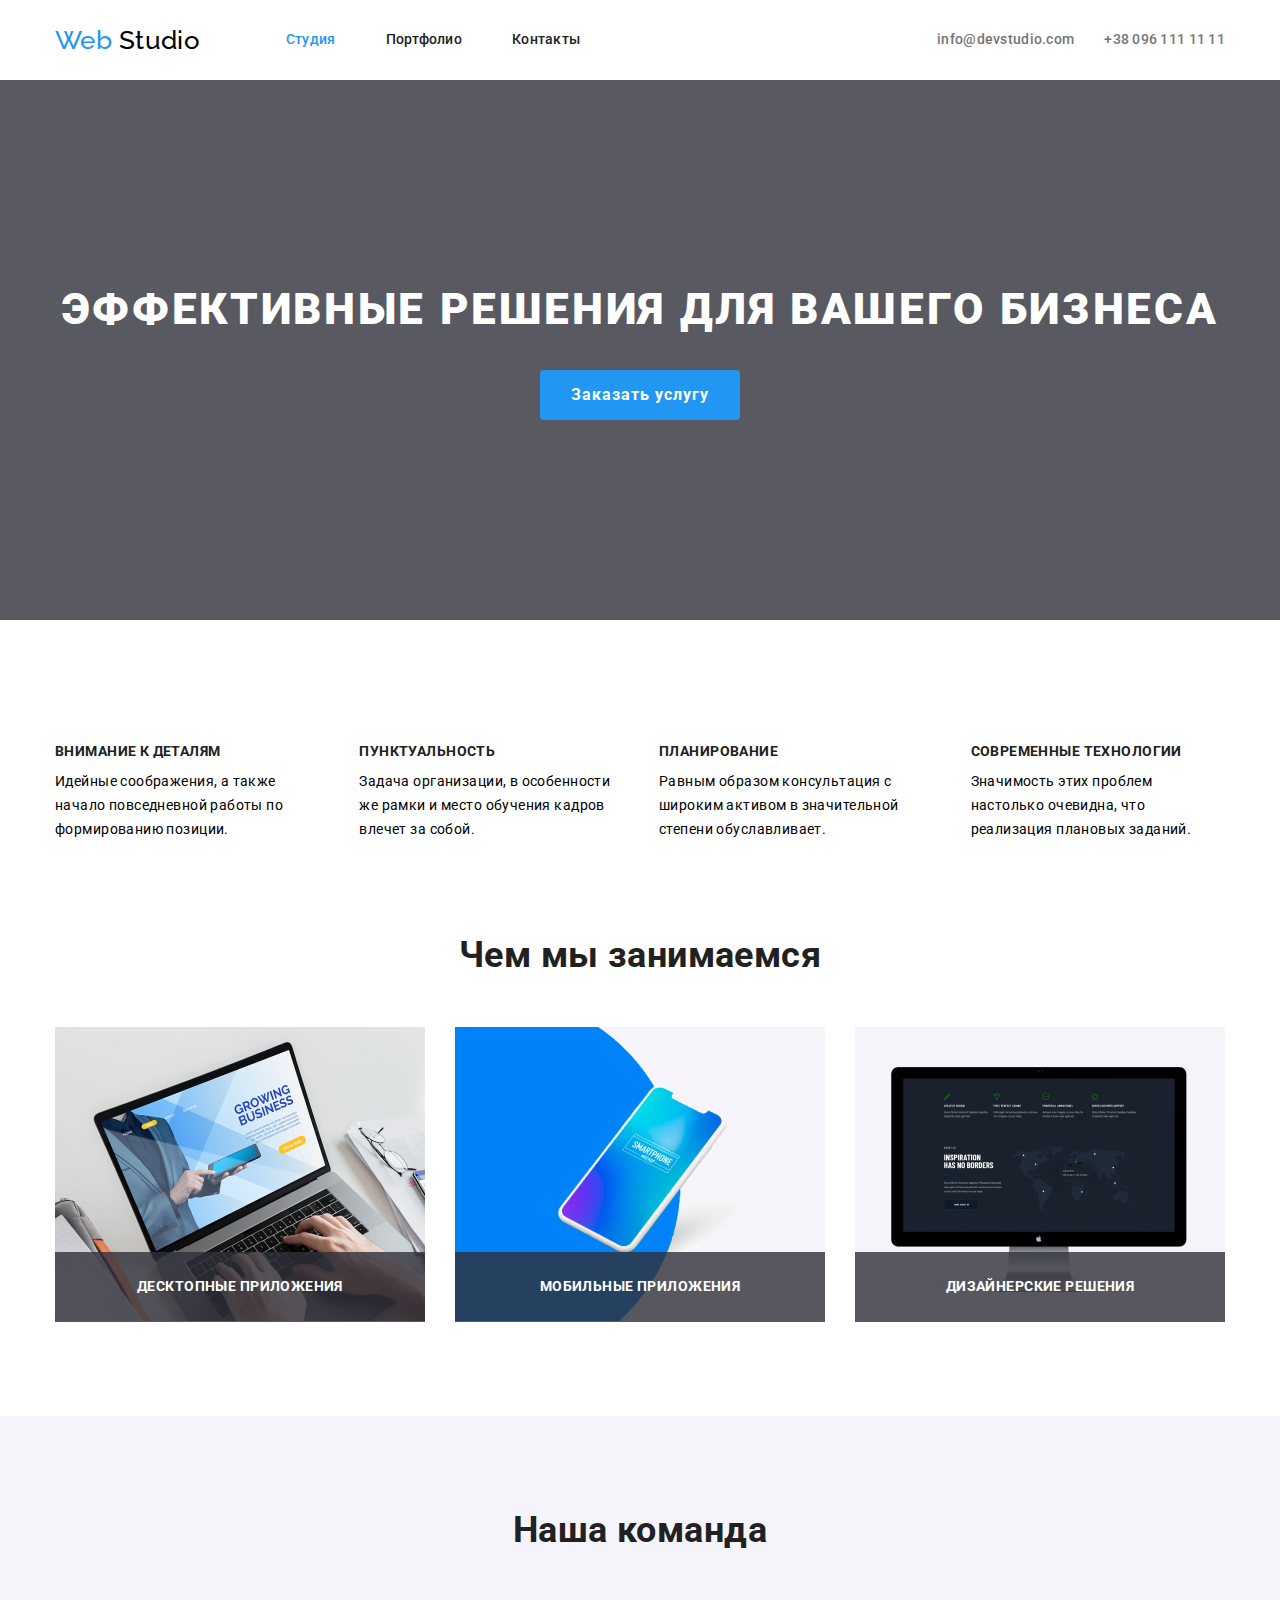
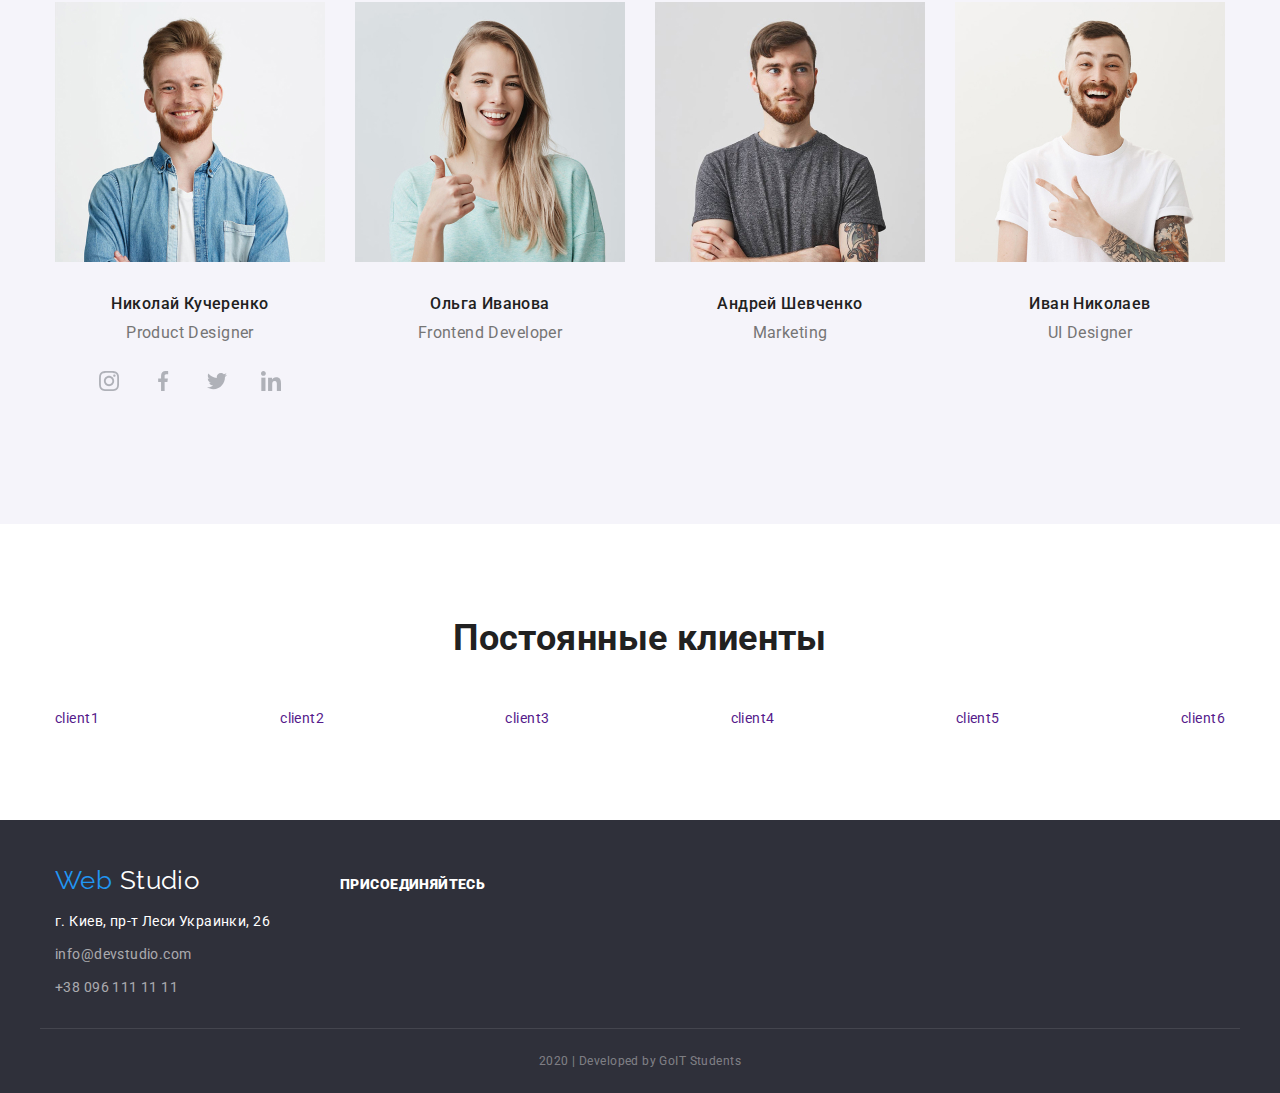
==== index.html @ a6c3c33e "переносит файлы с третьей работы" ====
<!DOCTYPE html>
<html lang="ru">
    <head>
        <meta charset="utf-8">
        <meta name="viewport" content="width=device-width, initial-scale=1.0">
        <title>Web Studio v.1</title>
        <link href="https://fonts.googleapis.com/css2?family=Raleway:wght@700&family=Roboto:wght@400;500;700;900&display=swap" rel="stylesheet">
        <link rel="stylesheet" href="https://cdnjs.cloudflare.com/ajax/libs/modern-normalize/0.6.0/modern-normalize.min.css">
        <link rel="stylesheet" href="./css/style.css">
    </head>

    <body>
        <header>
            <nav class="header header-nav container">
                <a class="logo" href="index.html">
                    <span class="logo-web">Web</span>
                    <span class="logo-header">Studio</span>
                </a>   
                <ul class="site-nav menu-nav">
                     <li class="menu-nav-link">
                        <a class="link current" href="index.html">Студия</a>
                     </li>
                     <li class="menu-nav-link">
                        <a class="link" href="portfolio.html">Портфолио</a>
                     </li>
                     <li class="menu-nav-link">
                        <a class="link" href="">Контакты</a>
                     </li>
                </ul>  
                <ul class="contact contact-nav">
                    <li class="cnt">
                         <a href="mailto:info@devstudio.com">info@devstudio.com</a>
                    </li>
                    <li class="cnt"> 
                         <a href="tel:+380961111111">+38 096 111 11 11</a>
                    </li>
                </ul>      
             </nav> 
        </header>


        <main>
            <!-- Герой -->
            <section class="hero">
               <div class="hero-container">
                    <h1 class="hero-title">Эффективные решения для вашего бизнеса</h1> 
                    <a class="button" href="">Заказать услугу</a>
               </div>
            </section>

            <!-- Особенности -->
            <section class="container ">
                <h2 class="container-title">Наши преимущества</h2> <!--скрыть-->
                <ul class="section">
                    <li class="section-list">
                        <h3 class="section-title">Внимание к деталям</h3>
                        <p class="text">Идейные соображения, а также начало повседневной работы по формированию позиции.</p>
                    </li>
                    <li class="section-list">
                        <h3 class="section-title">Пунктуальность</h3>
                        <p class="text">Задача организации, в особенности же рамки и место обучения кадров влечет за собой.</p>
                    </li>
                    <li class="section-list">
                        <h3 class="section-title">Планирование</h3>
                        <p class="text">Равным образом консультация с широким активом в значительной степени обуславливает.</p>
                    </li>
                    <li class="section-list">
                        <h3 class="section-title">Современные технологии</h3>
                        <p class="text">Значимость этих проблем настолько очевидна, что реализация плановых заданий.</p>
                    </li>
                </ul>
            </section>

            <!--Чем мы занимаемся-->
            <section class="features container">
                <h2 class="features-title">Чем мы занимаемся</h2>
                <ul class="features-list">
                    <li class="features-items">
                        <img src="./image/desktop.jpg" alt="desktop">
                        <p>Десктопные приложения</p>
                    </li>
                    <li class="features-items">
                        <img src="./image/mobi.jpg" alt="mobi">
                        <p>Мобильные приложения</p>
                    </li>
                    <li class="features-items">
                        <img src="./image/design.jpg" alt="design">
                        <p>Дизайнерские решения</p>
                    </li>
                </ul>
            </section>
            
            <!--Team-->
            <section class="team">
                <div class="container">
                    <h2 class="team-title">Наша команда</h2>
                    <ul class="team-list">
                        <li class="team-items">
                            <img src="./image/николай.jpg" alt="Николай Кучеренко">
                            <h3 class="team-name">Николай Кучеренко</h3>
                            <p>Product Designer</p>
                            <ul class="social">
                                <li class="social-items">
                                    <a target="_blank" href="" aria-label="instagram"><img src="./image/instagram.svg" alt=""></a>
                                </li>
                                <li class="social-items">
                                    <a target="_blank" href="" aria-label="facebook"><img src="./image/facebook.svg" alt=""></a>
                                </li>
                                <li class="social-items">
                                    <a target="_blank" href="" aria-label="twitter"><img src="./image/twitter.svg" alt=""></a>
                                </li>
                                <li class="social-items">
                                    <a target="_blank" href="" aria-label="linkedin"><img src="./image/linkedin.svg" alt=""></a>
                                </li>
                            </ul>
                        </li>
                        <li class="team-items">
                            <img src="./image/ольга.jpg" alt="Ольга Иванова">
                            <h3 class="team-name">Ольга Иванова</h3>
                            <p>Frontend Developer</p>
                            <ul class="social">
                                <li class="social-items">
                                    <a target="_blank" href="" aria-label="instagram"></a>
                                </li>
                                <li class="social-items">
                                    <a target="_blank" href="" aria-label="facebook"></a>
                                </li>
                                <li class="social-items">
                                    <a target="_blank" href="" aria-label="twitter"></a>
                                </li>
                                <li class="social-items">
                                    <a target="_blank" href="" aria-label="linkedin"></a>
                                </li>
                            </ul>
                        </li>
                        <li class="team-items">
                            <img src="./image/андрей.jpg" alt="Андрей Шевченко">
                            <h3 class="team-name">Андрей Шевченко</h3>
                            <p>Marketing</p>
                            <ul class="social">
                                <li class="social-items">
                                    <a target="_blank" href="" aria-label="instagram"></a>
                                </li>
                                <li class="social-items">
                                    <a target="_blank" href="" aria-label="facebook"></a>
                                </li>
                                <li class="social-items">
                                    <a target="_blank" href="" aria-label="twitter"></a>
                                </li>
                                <li class="social-items">
                                    <a target="_blank" href="" aria-label="linkedin"></a>
                                </li>
                            </ul>
                        </li>
                        <li class="team-items">
                            <img src="./image/иван.jpg" alt="Иван Николаев">
                            <h3 class="team-name">Иван Николаев</h3>
                            <p>UI Designer</p>
                            <ul class="social">
                                <li class="social-items">
                                    <a target="_blank" href="" aria-label="instagram"></a>
                                </li>
                                <li class="social-items">
                                    <a target="_blank" href="" aria-label="facebook"></a>
                                </li>
                                <li class="social-items">
                                    <a target="_blank" href="" aria-label="twitter"></a>
                                </li>
                                <li class="social-items">
                                    <a target="_blank" href="" aria-label="linkedin"></a>
                                </li>
                            </ul>
                        </li>
                    </ul>
                </div>
            </section>

            <!--Наши клиенты-->
            <section class="client container">
                <h2 class="client-title">Постоянные клиенты</h2>
                <ul class="client-list">
                    <li class="client-items"><a class="client-link" href="">client1</a></li>
                    <li class="client-items"><a class="client-link" href="">client2</a></li>
                    <li class="client-items"><a class="client-link" href="">client3</a></li>
                    <li class="client-items"><a class="client-link" href="">client4</a></li>
                    <li class="client-items"><a class="client-link" href="">client5</a></li>
                    <li class="client-items"><a class="client-link" href="">client6</a></li>
                </ul>
            </section>
        </main>
        <footer>
            <div class="container footer">
                <div class="footer-address">
                    <a class="logo" href="index.html">
                        <span class="logo-web">Web</span>
                        <span class="logo-footer">Studio</span>
                    </a> 
                    <address class="address">
                        <p>г. Киев, пр-т Леси Украинки, 26</p>
                        <a class="address-link" href="mailto:info@devstudio.com">info@devstudio.com</a>
                        <a class="address-link" href="tel:+380961111111">+38 096 111 11 11</a>
                    </address>
                </div>
                <div class="join-in">
                    <p><b>Присоединяйтесь</b></p>
                    <ul class="social">
                        <li class="social-items">
                            <a target="_blank" href="" aria-label="instagram"></a>
                        </li>
                        <li class="social-items">
                            <a target="_blank" href="" aria-label="facebook"></a>
                        </li>
                        <li class="social-items">
                            <a target="_blank" href="" aria-label="twitter"></a>
                        </li>
                        <li class="social-items">
                            <a target="_blank" href="" aria-label="linkedin"></a>
                        </li>
                    </ul>
                </div>
            </div>
            <p class="footer-text container">2020 | Developed by GoIT Students</p>
        </footer>
    </body>
</html>
---- css/style.css ----
:root{
    --primary-text-color: #757575;
    --accent-color: #2196F3;
    --title-text-color: #212121;
    --footer-text-color: rgba(255, 255, 255, 0.6);
    --footer-background-color: #2F303A;
    --section-background: #F5F4FA;
    --white-color: #FFFFFF;

}

html {
    box-sizing: border-box;
}
  
*,
*::before,
*::after {
    box-sizing: inherit;
}

body{
    font-family: 'Roboto', sans-serif;
    font-size: 14px;
    font-weight: 400;
    letter-spacing: 0.03em;
}

ul a,
a{
    text-decoration: none;
}

h2,
h3{
    color: var(--title-text-color);
}

h2{
    font-size: 36px;
    font-weight: 700;
    line-height: 1.16;
    text-align: center;
}

ul li{
    list-style: none;
} 

h1,h2,h3,h4,h5,h6,ul,p{
    margin: 0;
    padding: 0;
}

.container{
    margin-left: auto;
    margin-right: auto;
    width: 1200px;
    padding-left: 15px;
    padding-right: 15px;
}

/*LOGO*/
.logo{
    display: block;
    
    font-family: 'Raleway', sans-serif;
    font-size: 26px;
    line-height: 1.19;
    text-decoration: none;
}
.logo .logo-web{
    color: var(--accent-color);
}

.logo .logo-header{
    color: black;
}

.logo .logo-footer{
    color: var(--white-color);
}



/*HEADER*/
header{
    background-color: var(--white-color);
    font-weight: 500;
    
    line-height: 1.14;
    letter-spacing: 0.02em;
}

.site-nav .link{
    display: block;
    padding-bottom: 32px;
    padding-top: 32px;
    color: var(--title-text-color);
}

.site-nav .link.current{
    color: var(--accent-color);
}

.contact a{
    color: var(--primary-text-color);
}

.site-nav .link:hover,
.site-nav .link:focus,
.contact a:hover,
.contact a:focus {
  color: var(--accent-color);
}

.menu-nav{
    display: flex;
}

.menu-nav-link + .menu-nav-link{
    margin-left: 50px;
}

.menu-nav-link{
    margin-left: 86px;
}

.header-nav{
    display: flex;
    justify-content: space-between;
    align-items: center;
}

.contact-nav{
    display: flex;
    margin-left: auto;
}

.cnt + .cnt{
    margin-left: 30px;
}



/*HERO*/
.hero{
    background: rgba(47, 48, 58, 0.8);
    text-align: center;
    color: var(--white-color);
    margin-bottom: 94px;
}

.hero-title{    
    font-weight: 900;
    font-size: 44px;
    line-height: 1.36;
    letter-spacing: 0.06em;
    text-transform: uppercase;
    margin-bottom: 30px;
    
}

.hero .button{
    color: var(--white-color);
    font-weight: 700;
    font-size: 16px;
    line-height: 1.87;
    letter-spacing: 0.06em;

    padding-top: 10px;
    padding-bottom: 10px;
    background-color: var(--accent-color);
    display: block;
    width: 200px;
    border-radius: 4px;
    margin-right: auto;
    margin-left: auto;
}

.hero .hero-container{
    padding-top: 200px;
    padding-bottom: 200px;
}

/*Особенности*/
.section{
    display: flex;
    margin-bottom: 94px;
}

.section-list + .section-list{
    margin-left: 30px;
}

.section .section-title{
    font-weight: 700;
    font-size: 14px;
    line-height: 1.14;
    text-transform: uppercase;
    margin-top: 30px;
    margin-bottom: 10px;
}

.section .text{
    line-height: 1.71;
    margin: 0;
}

.container-title{
    font-size: 0px;
    color: transparent;
}



/* Чем мы занимаемся?*/

.features-list{
    display: flex;
    margin-bottom: 94px;
}

.features-title{
    margin-bottom: 50px;
}

.features-items + .features-items{
    margin-left: 30px;
}

.features p{
    font-weight: 700;
    line-height: 1.14;
    text-transform: uppercase;
    text-align: center;
    color: var(--white-color);
    background: rgba(47, 48, 58, 0.8);
    padding-top: 27px;
    padding-bottom: 27px;
    margin: 0;
    position: relative;
    margin-top: -72px;
}




/*TEAM*/
.team{
    background-color: var(--section-background);
}
.team-title{
    margin-bottom: 50px;
    padding-top: 94px;
}

.team .team-list{
    display: flex;
    padding-bottom: 94px;
}

.team-items + .team-items{
    margin-left: 30px;
} 

.team .team-name{
    font-weight: 500;
    font-size: 16px;
    line-height: 1.18;
    text-align: center;
    margin-top: 30px;
    margin-bottom: 10px;
}

.team p{
    color: var(--primary-text-color);
    font-weight: 400;
    font-size: 16px;
    line-height: 1.18;
    text-align: center;
    margin-bottom: 16px;
}



/*Social*/
a[aria-label="instagram"]:hover,
a[aria-label="instagram"]:focus{
    background-color: var(--accent-color);
}

.social{
    display: flex;
    justify-content: center;
}

.social .social-items{
    margin-bottom: 24px;
}

.social-items + .social-items{
    margin-left: 10px;
}




/*Наши клиенты*/
.client-title{
    margin-bottom: 50px;
    margin-top: 94px;  
}

.client .client-list{
    display: flex;
    justify-content: space-between;
    margin-bottom: 94px;
}

.client-items + .client-items{
    margin-left: 30px;
}

.client .client-link:hover,
.client .client-link:focus{
    color: var(--accent-color)
}



/*FOOTER*/
footer{
    background-color: var(--footer-background-color);
    color: var(--white-color);
    font-weight: 400;
    font-style: normal;
    font-size: 14px;
    line-height: 1.71;
}

.footer{
    display: flex;
    align-items: baseline;
}
.footer-address{
    margin-top: 45px;
    margin-bottom: 28px;
}

.address{
    font-weight: 400;
    font-style: normal;
    display: flex;
    flex-direction: column;
    margin-top: 14px;
}

.address-link{
   color: var(--footer-text-color);
   margin-top: 9px;
}

.address-link:hover,
.address-link:focus{
    color: var(--accent-color)
}

.join-in{
    font-weight: bold;
    line-height: 1.14;
    text-transform: uppercase;
    margin-left: 70px;

}

.footer-text{
    font-size: 12px;
    line-height: 2;
    text-align: center;
    color: rgba(255, 255, 255, 0.4); 
    padding-top: 20px;
    padding-bottom: 20px;
    border-top: 1px solid rgba(255, 255, 255, 0.1);;
}





/*PORTFOLIO*/


/*projects*/
.projects .projects-title{
    color: transparent;
    font-size: 0px;  /*попытка скрыть заголовок*/
}

.filter{
    font-weight: 500;
    font-size: 16px;
    line-height: 1.62;
    text-align: center;
    padding-left: 22px;
    padding-right: 22px;
    padding-top: 6px;
    padding-bottom: 6px;
    background: var(--section-background);
    border-radius: 4px;
    border: 1px solid transparent;
}

.filters-items + .filters-items{
    margin-left: 8px;
}

.filter:hover,
.filter:focus{
    background-color: var(--accent-color);
    color: var(--white-color);
}

.projects-list .title{
    font-weight: 700;
    font-size: 18px;
    line-height: 2;
    letter-spacing: 0.06em;
    text-align: left;
    padding-left: 24px;
    padding-right: 24px;
    margin-top: 20px;
}

.description{
    font-size: 18px;
    line-height: 1.55;
    color: var(--white-color);
    background: rgba(33, 150, 243, 0.9);
    padding-left: 24px;
    padding-right: 24px;
}

.category{
    font-size: 16px;
    line-height: 1.87;
    color: var(--primary-text-color);
    padding-left: 24px;
    padding-right: 24px;
    margin-bottom: 20px;
    margin-top: 4px;
}

.projects .filters{
    display: flex;
    justify-content: center;
    margin-top: 93px;
    margin-bottom: 50px;
    
}

.projects .projects-list{
    display: flex;
    flex-wrap: wrap;
    margin-bottom: 94px;
}

.projects .projects-items{
    width: calc((100% - 60px) / 3);
    margin-bottom: 30px;
    margin-right: 30px;
    border: 1px solid #EEEEEE;
}

.projects-items:nth-last-child(-n+3){
  margin-bottom: 0;
}

.projects-items:nth-child(3n){
    margin-right: 0;
}
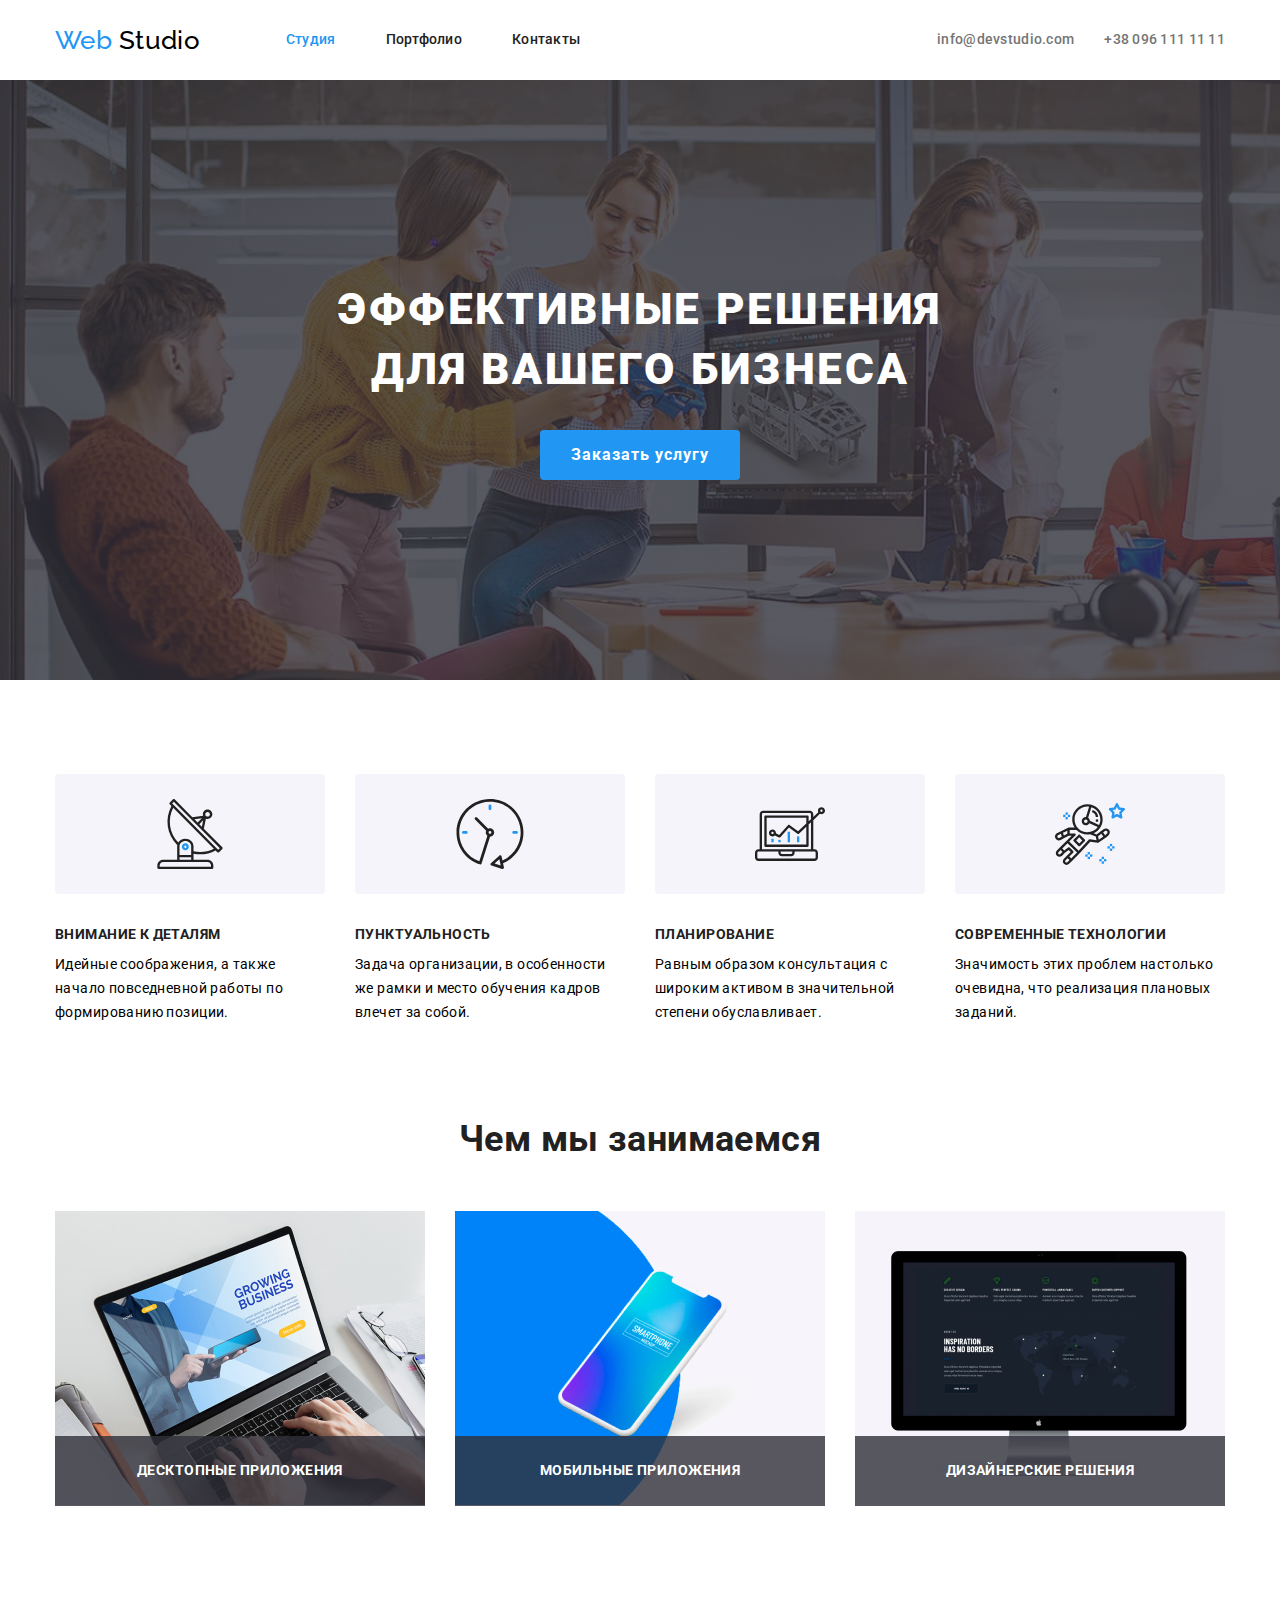
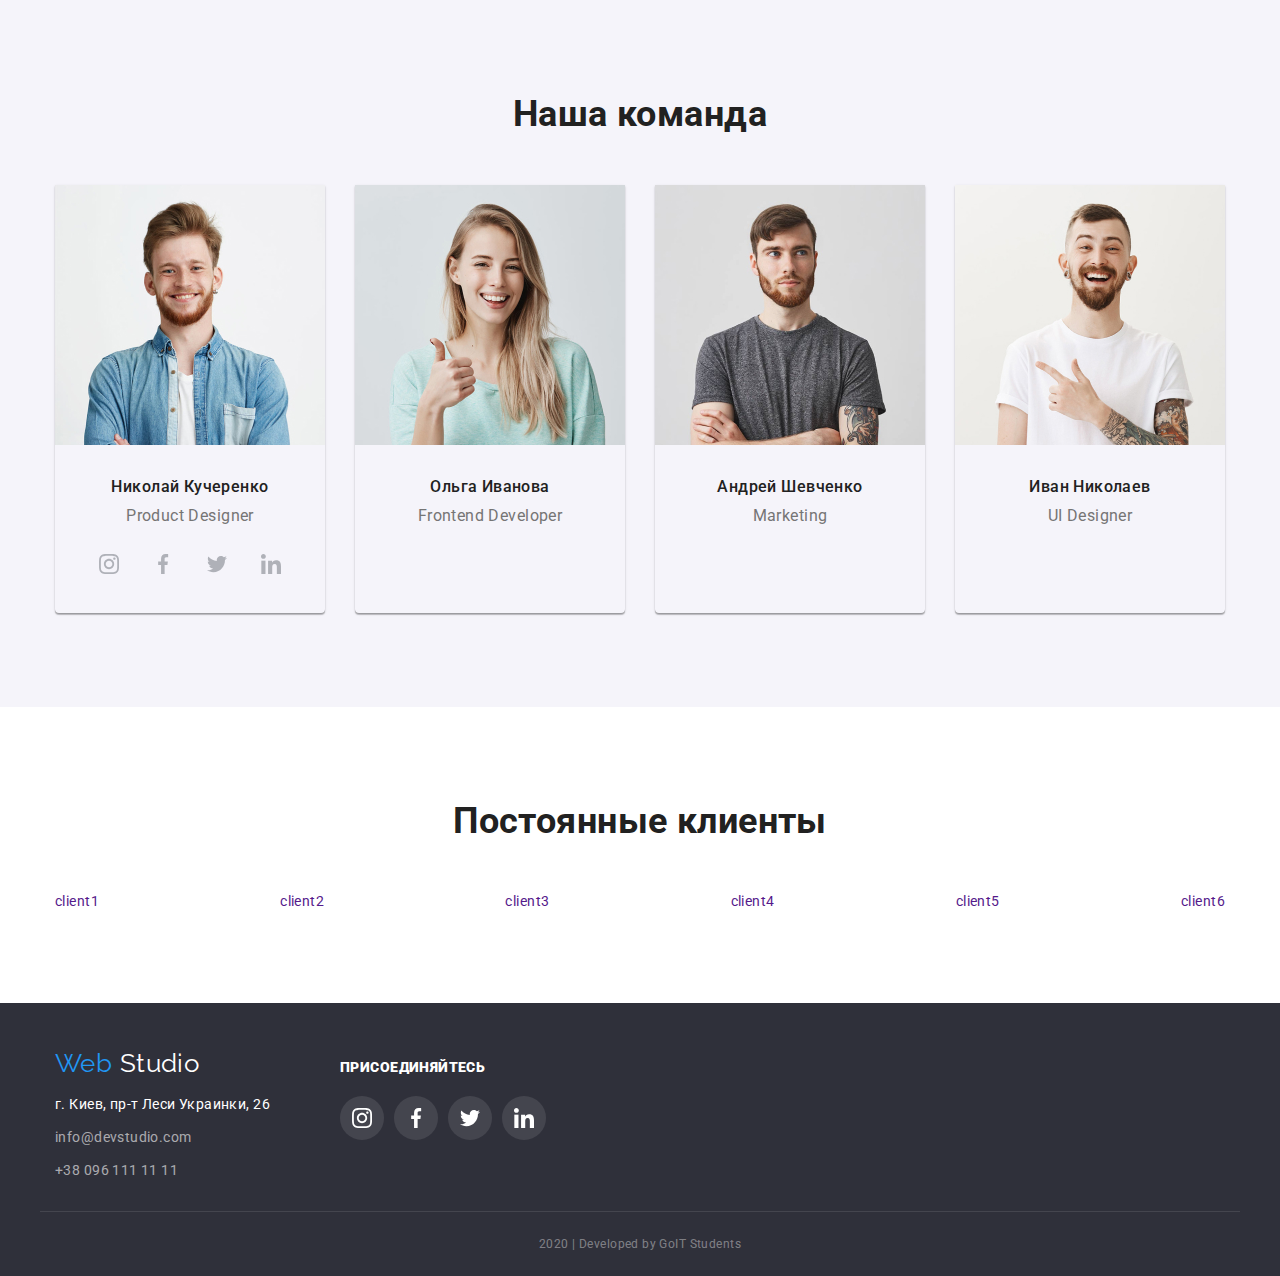
==== commit e59e5a3a: "добавляет фоновые картинки" ====
--- a/index.html
+++ b/index.html
@@ -43,7 +43,7 @@
             <!-- Герой -->
             <section class="hero">
                <div class="hero-container">
-                    <h1 class="hero-title">Эффективные решения для вашего бизнеса</h1> 
+                    <h1 class="hero-title">Эффективные решения<br>для вашего бизнеса</h1> 
                     <a class="button" href="">Заказать услугу</a>
                </div>
             </section>
@@ -203,18 +203,18 @@
                 </div>
                 <div class="join-in">
                     <p><b>Присоединяйтесь</b></p>
-                    <ul class="social">
-                        <li class="social-items">
-                            <a target="_blank" href="" aria-label="instagram"></a>
-                        </li>
-                        <li class="social-items">
-                            <a target="_blank" href="" aria-label="facebook"></a>
-                        </li>
-                        <li class="social-items">
-                            <a target="_blank" href="" aria-label="twitter"></a>
-                        </li>
-                        <li class="social-items">
-                            <a target="_blank" href="" aria-label="linkedin"></a>
+                    <ul class="social social-footer">
+                        <li class="social-items">
+                            <a class="link-items instagram" target="_blank" href="" aria-label="instagram"></a>
+                        </li>
+                        <li class="social-items">
+                            <a class="link-items facebook" target="_blank" href="" aria-label="facebook"></a>
+                        </li>
+                        <li class="social-items">
+                            <a class="link-items twitter" target="_blank" href="" aria-label="twitter"></a>
+                        </li>
+                        <li class="social-items">
+                            <a class="link-items linkedin" target="_blank" href="" aria-label="linkedin"></a>
                         </li>
                     </ul>
                 </div>
--- a/css/style.css
+++ b/css/style.css
@@ -145,7 +145,10 @@
 
 /*HERO*/
 .hero{
-    background: rgba(47, 48, 58, 0.8);
+    max-width: 1600px;
+    height: 600px;
+    background-image: linear-gradient( rgba(47, 48, 58, 0.8),  rgba(47, 48, 58, 0.8)),
+    url(/image/hero.jpg); 
     text-align: center;
     color: var(--white-color);
     margin-bottom: 94px;
@@ -189,6 +192,39 @@
     margin-bottom: 94px;
 }
 
+.section .section-list::before{
+    content: "";
+    display: inline-flex;
+    width: 270px;
+    height: 120px;
+    background-color: var(--section-background);
+    border-radius: 4px;
+}
+
+.section .section-list:nth-child(1)::before{
+    background-image: url(/image/antenna.svg);
+    background-position: center;
+    background-repeat: no-repeat;
+}
+
+.section .section-list:nth-child(2)::before{
+    background-image: url(/image/clock.svg);
+    background-position: center;
+    background-repeat: no-repeat;
+}
+
+.section .section-list:nth-child(3)::before{
+    background-image: url(/image/diagram.svg);
+    background-position: center;
+    background-repeat: no-repeat;
+}
+
+.section .section-list:nth-child(4)::before{
+    background-image: url(/image/astronaut.svg);
+    background-position: center;
+    background-repeat: no-repeat;
+}
+
 .section-list + .section-list{
     margin-left: 30px;
 }
@@ -260,6 +296,11 @@
     padding-bottom: 94px;
 }
 
+.team .team-items{
+    box-shadow: 0px 2px 1px rgba(0, 0, 0, 0.2), 0px 1px 1px rgba(0, 0, 0, 0.14), 0px 1px 3px rgba(0, 0, 0, 0.12);
+    border-radius: 0px 0px 4px 4px; 
+}
+
 .team-items + .team-items{
     margin-left: 30px;
 } 
@@ -285,9 +326,12 @@
 
 
 /*Social*/
-a[aria-label="instagram"]:hover,
-a[aria-label="instagram"]:focus{
+.social .social-items:hover,
+.social .social-items:focus{
     background-color: var(--accent-color);
+    border-radius: 75%;
+    height: 44px;
+    width: 44px;
 }
 
 .social{
@@ -371,7 +415,10 @@
     line-height: 1.14;
     text-transform: uppercase;
     margin-left: 70px;
-
+}
+
+.join-in p{
+    margin-bottom: 20px;
 }
 
 .footer-text{
@@ -382,6 +429,41 @@
     padding-top: 20px;
     padding-bottom: 20px;
     border-top: 1px solid rgba(255, 255, 255, 0.1);;
+}
+
+.social-footer .link-items{
+    display: inline-flex;
+    background: rgba(255, 255, 255, 0.1);
+    border-radius: 75%;
+    height: 44px;
+    width: 44px;
+}
+.social-footer .social-items{
+    margin-bottom: 0;
+}
+
+.social-items .instagram{
+    background-image: url(/image/insta-white.svg);
+    background-repeat: no-repeat;
+    background-position: center;
+}
+
+.social-items .facebook{
+    background-image: url(/image/facebook-white.svg);
+    background-repeat: no-repeat;
+    background-position: center;
+}
+
+.social-items .twitter{
+    background-image: url(/image/twitter-white.svg);
+    background-repeat: no-repeat;
+    background-position: center;
+}
+
+.social-items .linkedin{
+    background-image: url(/image/linkedin-white.svg);
+    background-repeat: no-repeat;
+    background-position: center;
 }
 
 
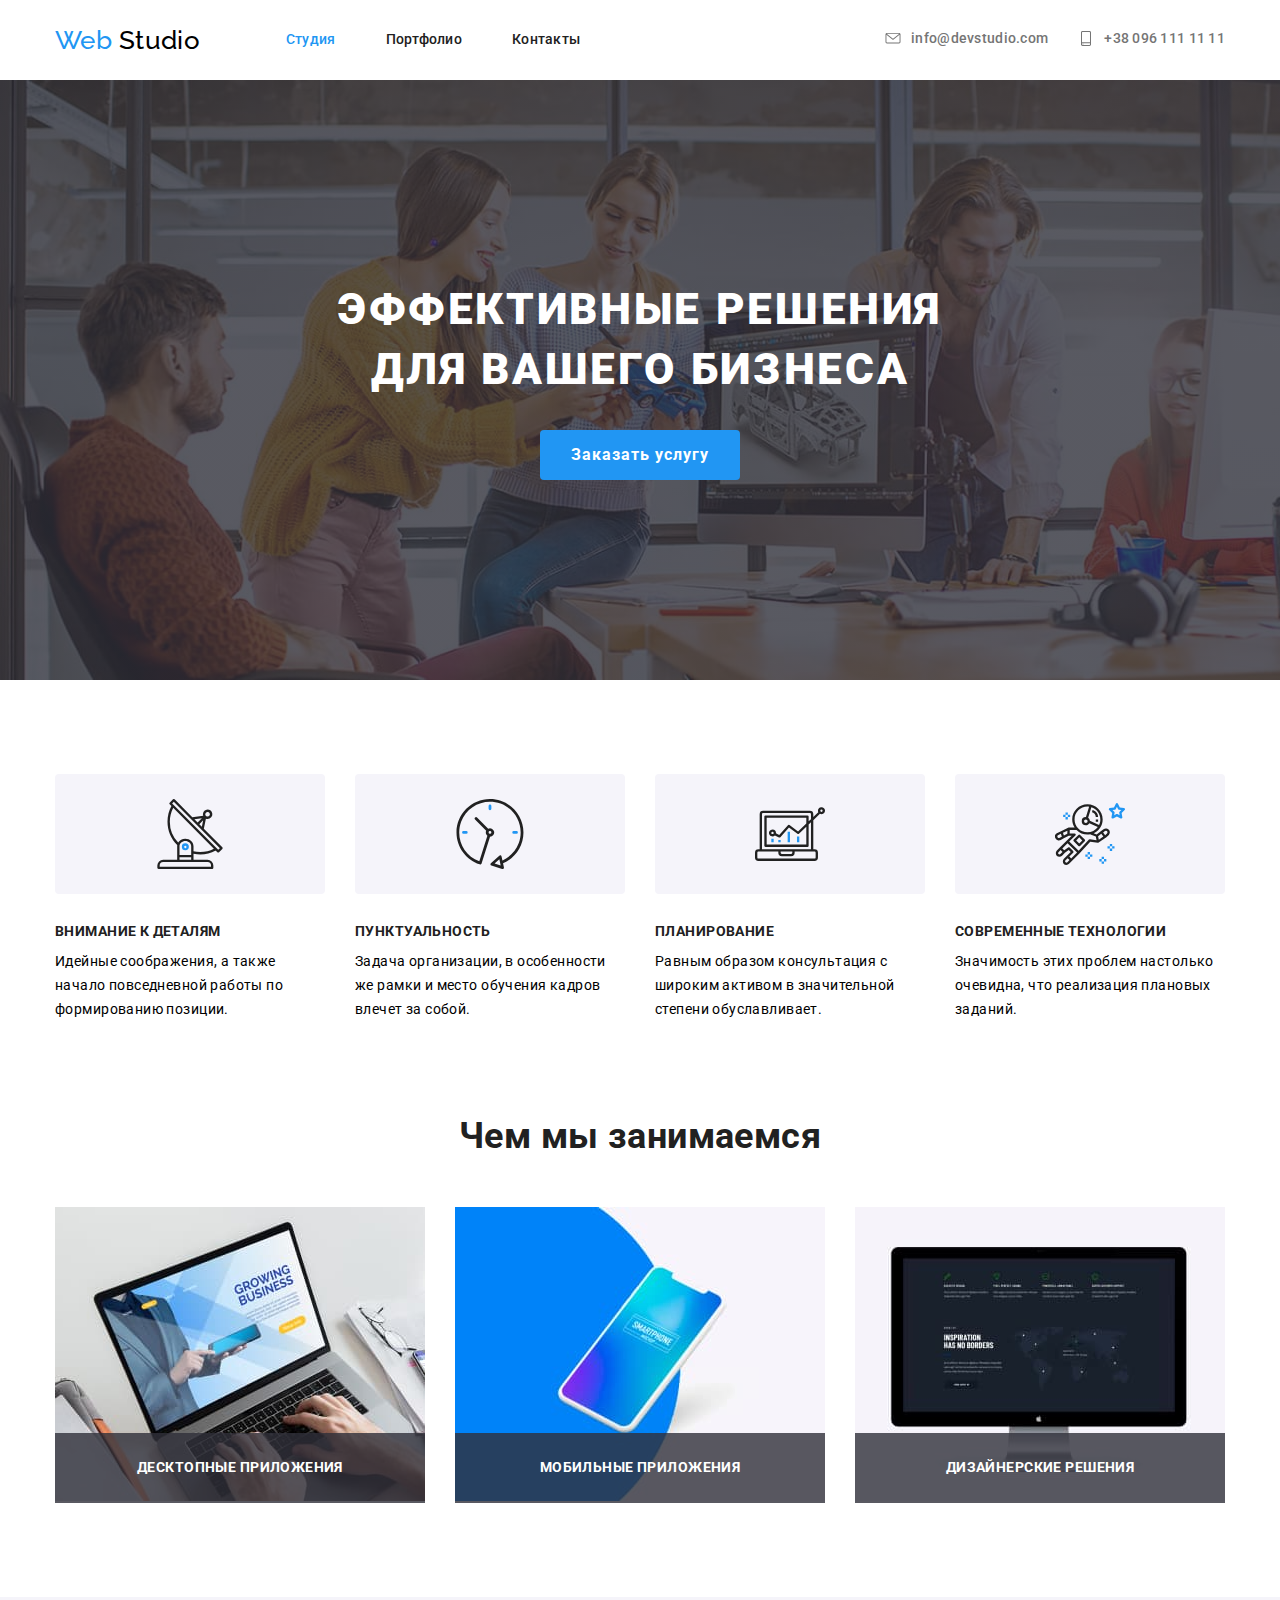
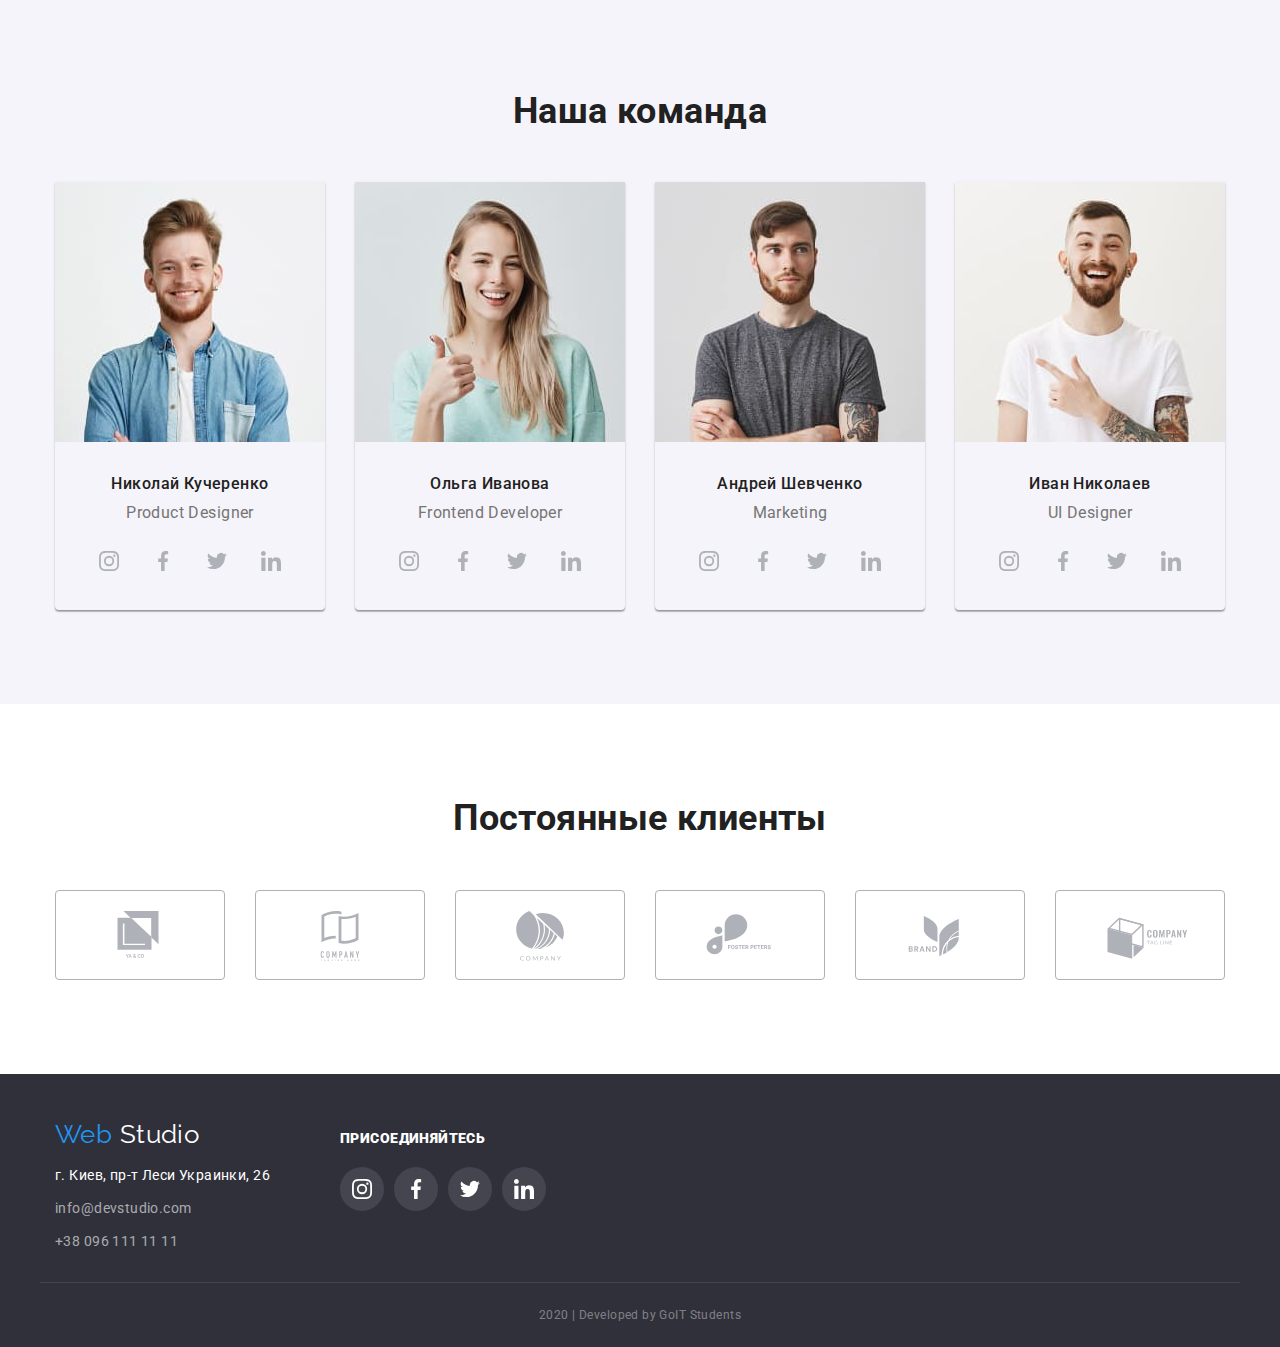
==== commit 44a4b560: "добавляет финальную версию" ====
--- a/index.html
+++ b/index.html
@@ -29,10 +29,19 @@
                 </ul>  
                 <ul class="contact contact-nav">
                     <li class="cnt">
-                         <a href="mailto:info@devstudio.com">info@devstudio.com</a>
+                        <a class="cnt-link" href="mailto:info@devstudio.com">
+                            <svg class="icon-cnt">
+                                <use href="./image/sprite.svg#icon-mail"></use>
+                            </svg>
+                            info@devstudio.com
+                        </a>
                     </li>
                     <li class="cnt"> 
-                         <a href="tel:+380961111111">+38 096 111 11 11</a>
+                        <a class="cnt-link" href="tel:+380961111111">
+                            <svg class="icon-cnt">
+                                <use href="./image/sprite.svg#icon-tel"></use>
+                            </svg>
+                            +38 096 111 11 11</a>
                     </li>
                 </ul>      
              </nav> 
@@ -49,8 +58,8 @@
             </section>
 
             <!-- Особенности -->
-            <section class="container ">
-                <h2 class="container-title">Наши преимущества</h2> <!--скрыть-->
+            <!--<section class="container ">
+                <h2 class="container-title">Наши преимущества</h2>
                 <ul class="section">
                     <li class="section-list">
                         <h3 class="section-title">Внимание к деталям</h3>
@@ -70,6 +79,50 @@
                     </li>
                 </ul>
             </section>
+        -->
+
+           <section class="container ">
+                <h2 class="container-title">Наши преимущества</h2>
+                <ul class="section">
+                    <li class="section-list">
+                        <div class="section-icon">
+                            <svg>
+                                <use href="./image/sprite.svg#icon-antenna"></use>
+                            </svg>
+                        </div>
+                        <h3 class="section-title">Внимание к деталям</h3>
+                        <p class="text">Идейные соображения, а также начало повседневной работы по формированию позиции.</p>
+                    </li>
+                    <li class="section-list">
+                        <div class="section-icon">
+                            <svg>
+                                <use href="./image/sprite.svg#icon-clock"></use>
+                            </svg>
+                        </div>
+                        <h3 class="section-title">Пунктуальность</h3>
+                        <p class="text">Задача организации, в особенности же рамки и место обучения кадров влечет за собой.</p>
+                    </li>
+                    <li class="section-list">
+                        <div class="section-icon">
+                            <svg>
+                                <use href="./image/sprite.svg#icon-diagram"></use>
+                            </svg>
+                        </div>
+                        <h3 class="section-title">Планирование</h3>
+                        <p class="text">Равным образом консультация с широким активом в значительной степени обуславливает.</p>
+                    </li>
+                    <li class="section-list">
+                        <div class="section-icon">
+                            <svg>
+                                <use href="./image/sprite.svg#icon-astronaut"></use>
+                            </svg>
+                        </div>
+                        <h3 class="section-title">Современные технологии</h3>
+                        <p class="text">Значимость этих проблем настолько очевидна, что реализация плановых заданий.</p>
+                    </li>
+                </ul>
+            </section>
+
 
             <!--Чем мы занимаемся-->
             <section class="features container">
@@ -101,16 +154,32 @@
                             <p>Product Designer</p>
                             <ul class="social">
                                 <li class="social-items">
-                                    <a target="_blank" href="" aria-label="instagram"><img src="./image/instagram.svg" alt=""></a>
-                                </li>
-                                <li class="social-items">
-                                    <a target="_blank" href="" aria-label="facebook"><img src="./image/facebook.svg" alt=""></a>
-                                </li>
-                                <li class="social-items">
-                                    <a target="_blank" href="" aria-label="twitter"><img src="./image/twitter.svg" alt=""></a>
-                                </li>
-                                <li class="social-items">
-                                    <a target="_blank" href="" aria-label="linkedin"><img src="./image/linkedin.svg" alt=""></a>
+                                    <a target="_blank" href="" aria-label="instagram">
+                                        <svg class="social-icon">
+                                            <use href="./image/sprite.svg#icon-instagram"></use>
+                                        </svg>
+                                    </a>
+                                </li>
+                                <li class="social-items">
+                                    <a target="_blank" href="" aria-label="facebook">
+                                        <svg class="social-icon">
+                                            <use href="./image/sprite.svg#icon-facebook"></use>
+                                        </svg>
+                                    </a>
+                                </li>
+                                <li class="social-items">
+                                    <a target="_blank" href="" aria-label="twitter">
+                                        <svg class="social-icon">
+                                            <use href="./image/sprite.svg#icon-twitter"></use>
+                                        </svg>
+                                    </a>
+                                </li>
+                                <li class="social-items">
+                                    <a target="_blank" href="" aria-label="linkedin">
+                                        <svg class="social-icon">
+                                            <use href="./image/sprite.svg#icon-linkedin"></use>
+                                        </svg>
+                                    </a>
                                 </li>
                             </ul>
                         </li>
@@ -120,16 +189,32 @@
                             <p>Frontend Developer</p>
                             <ul class="social">
                                 <li class="social-items">
-                                    <a target="_blank" href="" aria-label="instagram"></a>
-                                </li>
-                                <li class="social-items">
-                                    <a target="_blank" href="" aria-label="facebook"></a>
-                                </li>
-                                <li class="social-items">
-                                    <a target="_blank" href="" aria-label="twitter"></a>
-                                </li>
-                                <li class="social-items">
-                                    <a target="_blank" href="" aria-label="linkedin"></a>
+                                    <a target="_blank" href="" aria-label="instagram">
+                                        <svg class="social-icon">
+                                            <use href="./image/sprite.svg#icon-instagram"></use>
+                                        </svg>
+                                    </a>
+                                </li>
+                                <li class="social-items">
+                                    <a target="_blank" href="" aria-label="facebook">
+                                        <svg class="social-icon">
+                                            <use href="./image/sprite.svg#icon-facebook"></use>
+                                        </svg>
+                                    </a>
+                                </li>
+                                <li class="social-items">
+                                    <a target="_blank" href="" aria-label="twitter">
+                                        <svg class="social-icon">
+                                            <use href="./image/sprite.svg#icon-twitter"></use>
+                                        </svg>
+                                    </a>
+                                </li>
+                                <li class="social-items">
+                                    <a target="_blank" href="" aria-label="linkedin">
+                                        <svg class="social-icon">
+                                            <use href="./image/sprite.svg#icon-linkedin"></use>
+                                        </svg>
+                                    </a>
                                 </li>
                             </ul>
                         </li>
@@ -139,16 +224,32 @@
                             <p>Marketing</p>
                             <ul class="social">
                                 <li class="social-items">
-                                    <a target="_blank" href="" aria-label="instagram"></a>
-                                </li>
-                                <li class="social-items">
-                                    <a target="_blank" href="" aria-label="facebook"></a>
-                                </li>
-                                <li class="social-items">
-                                    <a target="_blank" href="" aria-label="twitter"></a>
-                                </li>
-                                <li class="social-items">
-                                    <a target="_blank" href="" aria-label="linkedin"></a>
+                                    <a target="_blank" href="" aria-label="instagram">
+                                        <svg class="social-icon">
+                                            <use href="./image/sprite.svg#icon-instagram"></use>
+                                        </svg>
+                                    </a>
+                                </li>
+                                <li class="social-items">
+                                    <a target="_blank" href="" aria-label="facebook">
+                                        <svg class="social-icon">
+                                            <use href="./image/sprite.svg#icon-facebook"></use>
+                                        </svg>
+                                    </a>
+                                </li>
+                                <li class="social-items">
+                                    <a target="_blank" href="" aria-label="twitter">
+                                        <svg class="social-icon">
+                                            <use href="./image/sprite.svg#icon-twitter"></use>
+                                        </svg>
+                                    </a>
+                                </li>
+                                <li class="social-items">
+                                    <a target="_blank" href="" aria-label="linkedin">
+                                        <svg class="social-icon">
+                                            <use href="./image/sprite.svg#icon-linkedin"></use>
+                                        </svg>
+                                    </a>
                                 </li>
                             </ul>
                         </li>
@@ -158,16 +259,32 @@
                             <p>UI Designer</p>
                             <ul class="social">
                                 <li class="social-items">
-                                    <a target="_blank" href="" aria-label="instagram"></a>
-                                </li>
-                                <li class="social-items">
-                                    <a target="_blank" href="" aria-label="facebook"></a>
-                                </li>
-                                <li class="social-items">
-                                    <a target="_blank" href="" aria-label="twitter"></a>
-                                </li>
-                                <li class="social-items">
-                                    <a target="_blank" href="" aria-label="linkedin"></a>
+                                    <a target="_blank" href="" aria-label="instagram">
+                                        <svg class="social-icon">
+                                            <use href="./image/sprite.svg#icon-instagram"></use>
+                                        </svg>
+                                    </a>
+                                </li>
+                                <li class="social-items">
+                                    <a target="_blank" href="" aria-label="facebook">
+                                        <svg class="social-icon">
+                                            <use href="./image/sprite.svg#icon-facebook"></use>
+                                        </svg>
+                                    </a>
+                                </li>
+                                <li class="social-items">
+                                    <a target="_blank" href="" aria-label="twitter">
+                                        <svg class="social-icon">
+                                            <use href="./image/sprite.svg#icon-twitter"></use>
+                                        </svg>
+                                    </a>
+                                </li>
+                                <li class="social-items">
+                                    <a target="_blank" href="" aria-label="linkedin">
+                                        <svg class="social-icon">
+                                            <use href="./image/sprite.svg#icon-linkedin"></use>
+                                        </svg>
+                                    </a>
                                 </li>
                             </ul>
                         </li>
@@ -179,12 +296,48 @@
             <section class="client container">
                 <h2 class="client-title">Постоянные клиенты</h2>
                 <ul class="client-list">
-                    <li class="client-items"><a class="client-link" href="">client1</a></li>
-                    <li class="client-items"><a class="client-link" href="">client2</a></li>
-                    <li class="client-items"><a class="client-link" href="">client3</a></li>
-                    <li class="client-items"><a class="client-link" href="">client4</a></li>
-                    <li class="client-items"><a class="client-link" href="">client5</a></li>
-                    <li class="client-items"><a class="client-link" href="">client6</a></li>
+                    <li class="client-items">
+                        <a class="client-link" href="">
+                            <svg class="icon-client icon-client1">
+                                <use href="./image/sprite.svg#icon-client1"></use>
+                            </svg>
+                            </a>
+                        </li>
+                    <li class="client-items">
+                        <a class="client-link" href="">
+                            <svg class="icon-client icon-client2">
+                                <use href="./image/sprite.svg#icon-client2"></use>
+                            </svg>
+                            </a>
+                        </li>
+                    <li class="client-items">
+                        <a class="client-link" href="">
+                            <svg class="icon-client icon-client3">
+                                <use href="./image/sprite.svg#icon-client3"></use>
+                            </svg>
+                        </a>
+                    </li>
+                    <li class="client-items">
+                        <a class="client-link" href="">
+                            <svg class="icon-client icon-client4">
+                                <use href="./image/sprite.svg#icon-client4"></use>
+                            </svg>
+                        </a>
+                    </li>
+                    <li class="client-items">
+                        <a class="client-link" href="">
+                            <svg class="icon-client icon-client5">
+                                <use href="./image/sprite.svg#icon-client5"></use>
+                            </svg>
+                        </a>
+                    </li>
+                    <li class="client-items">
+                        <a class="client-link" href="">
+                            <svg class="icon-client icon-client6">
+                                <use href="./image/sprite.svg#icon-client6"></use>
+                            </svg>
+                        </a>
+                    </li>
                 </ul>
             </section>
         </main>
@@ -205,16 +358,32 @@
                     <p><b>Присоединяйтесь</b></p>
                     <ul class="social social-footer">
                         <li class="social-items">
-                            <a class="link-items instagram" target="_blank" href="" aria-label="instagram"></a>
+                            <a class="link-items" target="_blank" href="" aria-label="instagram">
+                                <svg class="social-icon">
+                                    <use href="./image/sprite.svg#icon-instagram"></use>
+                                </svg>
+                            </a>
                         </li>
                         <li class="social-items">
-                            <a class="link-items facebook" target="_blank" href="" aria-label="facebook"></a>
+                            <a class="link-items" target="_blank" href="" aria-label="facebook">
+                                <svg class="social-icon">
+                                    <use href="./image/sprite.svg#icon-facebook"></use>
+                                </svg>
+                            </a>
                         </li>
                         <li class="social-items">
-                            <a class="link-items twitter" target="_blank" href="" aria-label="twitter"></a>
+                            <a class="link-items" target="_blank" href="" aria-label="twitter">
+                                <svg class="social-icon">
+                                    <use href="./image/sprite.svg#icon-twitter"></use>
+                                </svg>  
+                            </a>
                         </li>
                         <li class="social-items">
-                            <a class="link-items linkedin" target="_blank" href="" aria-label="linkedin"></a>
+                            <a class="link-items" target="_blank" href="" aria-label="linkedin">
+                                <svg class="social-icon">
+                                    <use href="./image/sprite.svg#icon-linkedin"></use>
+                                </svg>
+                            </a>
                         </li>
                     </ul>
                 </div>
--- a/css/style.css
+++ b/css/style.css
@@ -24,6 +24,7 @@
     font-size: 14px;
     font-weight: 400;
     letter-spacing: 0.03em;
+    max-width: 1600px;
 }
 
 ul a,
@@ -47,7 +48,7 @@
     list-style: none;
 } 
 
-h1,h2,h3,h4,h5,h6,ul,p{
+h1,h2,h3,h4,h5,h6,ul,p,svg,img{
     margin: 0;
     padding: 0;
 }
@@ -110,8 +111,11 @@
 .site-nav .link:hover,
 .site-nav .link:focus,
 .contact a:hover,
-.contact a:focus {
+.contact a:focus,
+.contact a:hover svg,
+.contact a:focus svg {
   color: var(--accent-color);
+  fill: var(--accent-color);
 }
 
 .menu-nav{
@@ -135,10 +139,22 @@
 .contact-nav{
     display: flex;
     margin-left: auto;
+    align-self: center;
 }
 
 .cnt + .cnt{
     margin-left: 30px;
+}
+
+.icon-cnt{
+    fill: var(--primary-text-color);
+    width: 16px;
+    height: 15px;
+    margin-right: 10px;
+}
+
+.cnt-link{
+    display: inline-flex;
 }
 
 
@@ -148,7 +164,7 @@
     max-width: 1600px;
     height: 600px;
     background-image: linear-gradient( rgba(47, 48, 58, 0.8),  rgba(47, 48, 58, 0.8)),
-    url(/image/hero.jpg); 
+    url(../image/hero.jpg); 
     text-align: center;
     color: var(--white-color);
     margin-bottom: 94px;
@@ -192,6 +208,7 @@
     margin-bottom: 94px;
 }
 
+/*
 .section .section-list::before{
     content: "";
     display: inline-flex;
@@ -202,27 +219,42 @@
 }
 
 .section .section-list:nth-child(1)::before{
-    background-image: url(/image/antenna.svg);
+    background-image: url(../image/antenna.svg);
     background-position: center;
     background-repeat: no-repeat;
 }
 
 .section .section-list:nth-child(2)::before{
-    background-image: url(/image/clock.svg);
+    background-image: url(../image/clock.svg);
     background-position: center;
     background-repeat: no-repeat;
 }
 
 .section .section-list:nth-child(3)::before{
-    background-image: url(/image/diagram.svg);
+    background-image: url(../image/diagram.svg);
     background-position: center;
     background-repeat: no-repeat;
 }
 
 .section .section-list:nth-child(4)::before{
-    background-image: url(/image/astronaut.svg);
+    background-image: url(../image/astronaut.svg);
     background-position: center;
     background-repeat: no-repeat;
+}
+*/
+
+.section-list .section-icon{
+    width: 270px;
+    height: 120px;
+    background-color: var(--section-background);
+    border-radius: 4px;
+    text-align: center;
+}
+
+.section-icon svg{
+    width: 70px;
+    height: 70px;
+    margin-top: 25px;
 }
 
 .section-list + .section-list{
@@ -347,7 +379,16 @@
     margin-left: 10px;
 }
 
-
+.social-icon{
+    width: 44px;
+    height: 44px;
+    fill: #afb1b8
+}
+
+.social-icon:hover,
+.social-icon:focus{
+    fill: var(--white-color);
+}
 
 
 /*Наши клиенты*/
@@ -362,15 +403,38 @@
     margin-bottom: 94px;
 }
 
+.client .client-link{
+    border: 1px solid #AFB1B8;
+    box-sizing: border-box;
+    border-radius: 4px;
+    width: 170px;
+    height: 90px;
+    display: inline-block;
+    text-align: center;
+}
+
 .client-items + .client-items{
     margin-left: 30px;
 }
 
 .client .client-link:hover,
 .client .client-link:focus{
-    color: var(--accent-color)
-}
-
+    color: var(--accent-color);
+    border: 1px solid var(--accent-color);
+}
+
+
+.client-items .icon-client{
+    fill: #afb1b8;
+    width: 100px;
+    height: 50px;
+    margin-top: 20px;
+}
+
+.client .client-link:hover svg,
+.client .client-link:focus svg{
+    fill: var(--accent-color);
+}
 
 
 /*FOOTER*/
@@ -431,43 +495,11 @@
     border-top: 1px solid rgba(255, 255, 255, 0.1);;
 }
 
-.social-footer .link-items{
-    display: inline-flex;
+.social-footer .social-icon{
+    fill: var(--white-color);
     background: rgba(255, 255, 255, 0.1);
-    border-radius: 75%;
-    height: 44px;
-    width: 44px;
-}
-.social-footer .social-items{
-    margin-bottom: 0;
-}
-
-.social-items .instagram{
-    background-image: url(/image/insta-white.svg);
-    background-repeat: no-repeat;
-    background-position: center;
-}
-
-.social-items .facebook{
-    background-image: url(/image/facebook-white.svg);
-    background-repeat: no-repeat;
-    background-position: center;
-}
-
-.social-items .twitter{
-    background-image: url(/image/twitter-white.svg);
-    background-repeat: no-repeat;
-    background-position: center;
-}
-
-.social-items .linkedin{
-    background-image: url(/image/linkedin-white.svg);
-    background-repeat: no-repeat;
-    background-position: center;
-}
-
-
-
+    border-radius: 75px;
+}
 
 
 /*PORTFOLIO*/
@@ -491,6 +523,7 @@
     background: var(--section-background);
     border-radius: 4px;
     border: 1px solid transparent;
+    cursor: pointer;
 }
 
 .filters-items + .filters-items{
@@ -501,6 +534,8 @@
 .filter:focus{
     background-color: var(--accent-color);
     color: var(--white-color);
+    box-shadow: 0px 2px 2px rgba(0, 0, 0, 0.12), 0px 1px 2px rgba(0, 0, 0, 0.08), 0px 3px 1px rgba(0, 0, 0, 0.1);
+    border-radius: 4px;
 }
 
 .projects-list .title{
@@ -521,6 +556,9 @@
     background: rgba(33, 150, 243, 0.9);
     padding-left: 24px;
     padding-right: 24px;
+    padding-top: 63px;
+    padding-bottom: 63px;
+    height: 294px;
 }
 
 .category{
@@ -546,12 +584,26 @@
     flex-wrap: wrap;
     margin-bottom: 94px;
 }
+.project-link{
+    display: block;
+}
+
+.project-link img{
+    display: block;
+}
 
 .projects .projects-items{
     width: calc((100% - 60px) / 3);
     margin-bottom: 30px;
     margin-right: 30px;
     border: 1px solid #EEEEEE;
+    box-sizing: border-box;
+    overflow: hidden;
+}
+
+.projects .projects-items:hover,
+.projects .projects-items:focus{
+    box-shadow: 1px 4px 6px rgba(0, 0, 0, 0.16), 0px 4px 4px rgba(0, 0, 0, 0.06), 0px 1px 1px rgba(0, 0, 0, 0.12);
 }
 
 .projects-items:nth-last-child(-n+3){
